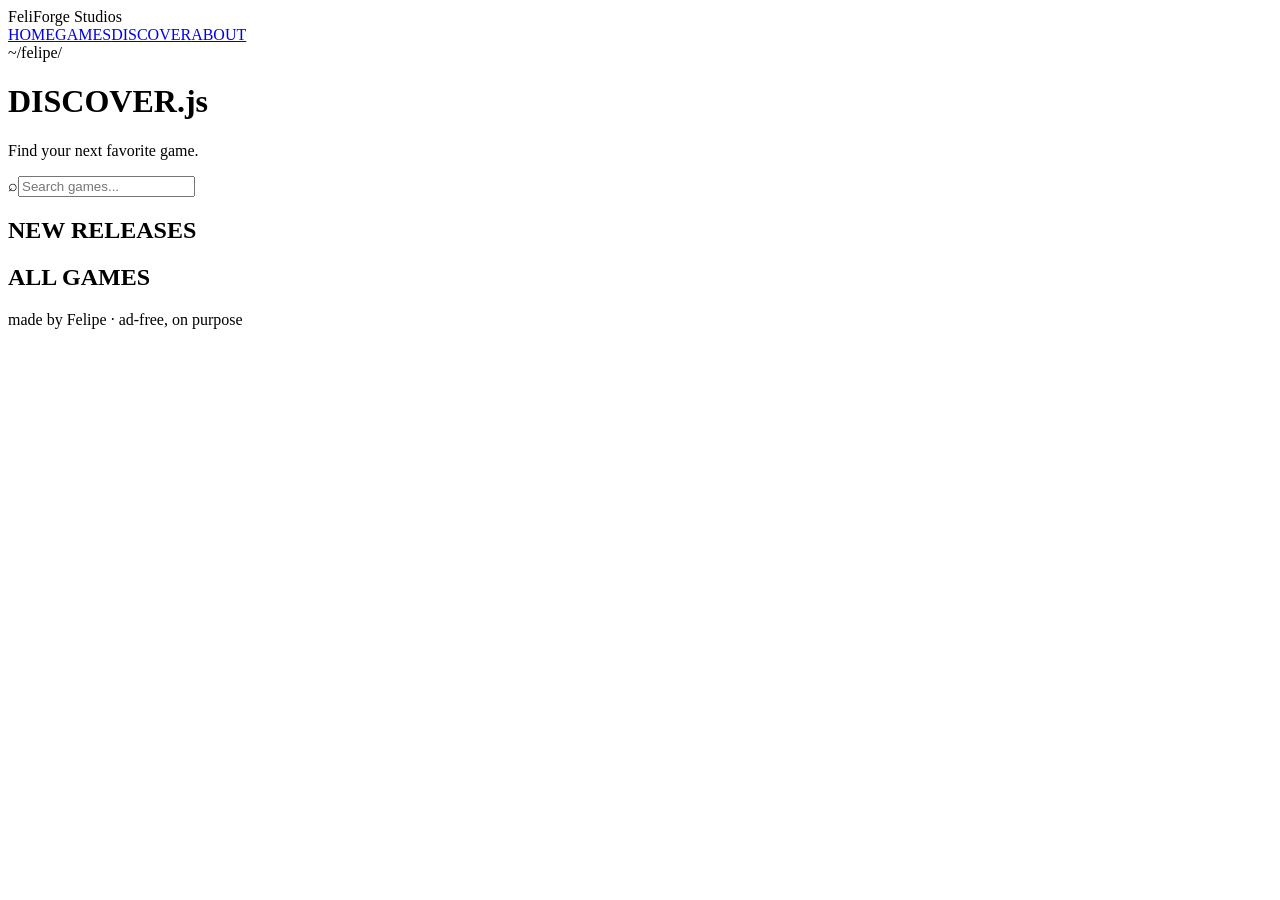
==== discover.html @ 3027bd1b "Update branding to FeliForge Studios" ====
<!DOCTYPE html>
<html lang="en">
<head>
  <meta charset="UTF-8"><meta name="viewport" content="width=device-width,initial-scale=1">
  <title>Discover — Felipe.dev</title>
  <meta name="description" content="Discover free browser games from FeliForge Studios. Find action, arcade, sports and casual games to play online.">
  <meta name="keywords" content="free browser games, indie games, arcade games, FeliForge Studios">
  <meta property="og:title" content="Discover — Felipe.dev"><meta property="og:description" content="Find your next favorite free browser game."><meta property="og:type" content="website">
  <link rel="icon" href="favicon.svg"><link rel="stylesheet" href="styles.css">
  <!-- INSERT ANALYTICS CODE HERE -->
</head>
<body><div class="noise"></div>
<nav class="tabbar"><div class="brand"><span class="dot"></span> FeliForge Studios</div><div class="tabs"><a class="tab" href="index.html">HOME</a><a class="tab" href="free-browser-games.html">GAMES</a><a class="tab active" href="discover.html">DISCOVER</a><a class="tab" href="index.html#sobre-mi">ABOUT</a></div></nav>
<main class="wrap discover-section" id="discover">
  <div class="section-head"><span class="path">~/felipe/</span><h1>DISCOVER<span class="ext">.js</span></h1></div>
  <p class="discover-subtitle" id="discoverSubtitle">Find your next favorite game.</p>
  <div id="discoverFeatured"></div>
  <div class="discover-toolbar"><div class="game-search-wrap"><span>⌕</span><input id="gameSearch" type="search" placeholder="Search games..." autocomplete="off"></div><div class="discover-filters" id="discoverFilters"></div></div>
  <div class="discover-block"><div class="discover-block-head"><h2 id="newReleasesTitle">NEW RELEASES</h2></div><div class="game-grid" id="newReleasesGames"></div></div>
  <div class="discover-block"><div class="discover-block-head"><h2 id="allGamesTitle">ALL GAMES</h2></div><div class="game-grid" id="discoverGames"></div></div>
</main>
<footer>made by Felipe · ad-free, on purpose</footer>
<script src="games-config.js"></script><script src="discover.js"></script>
</body></html>
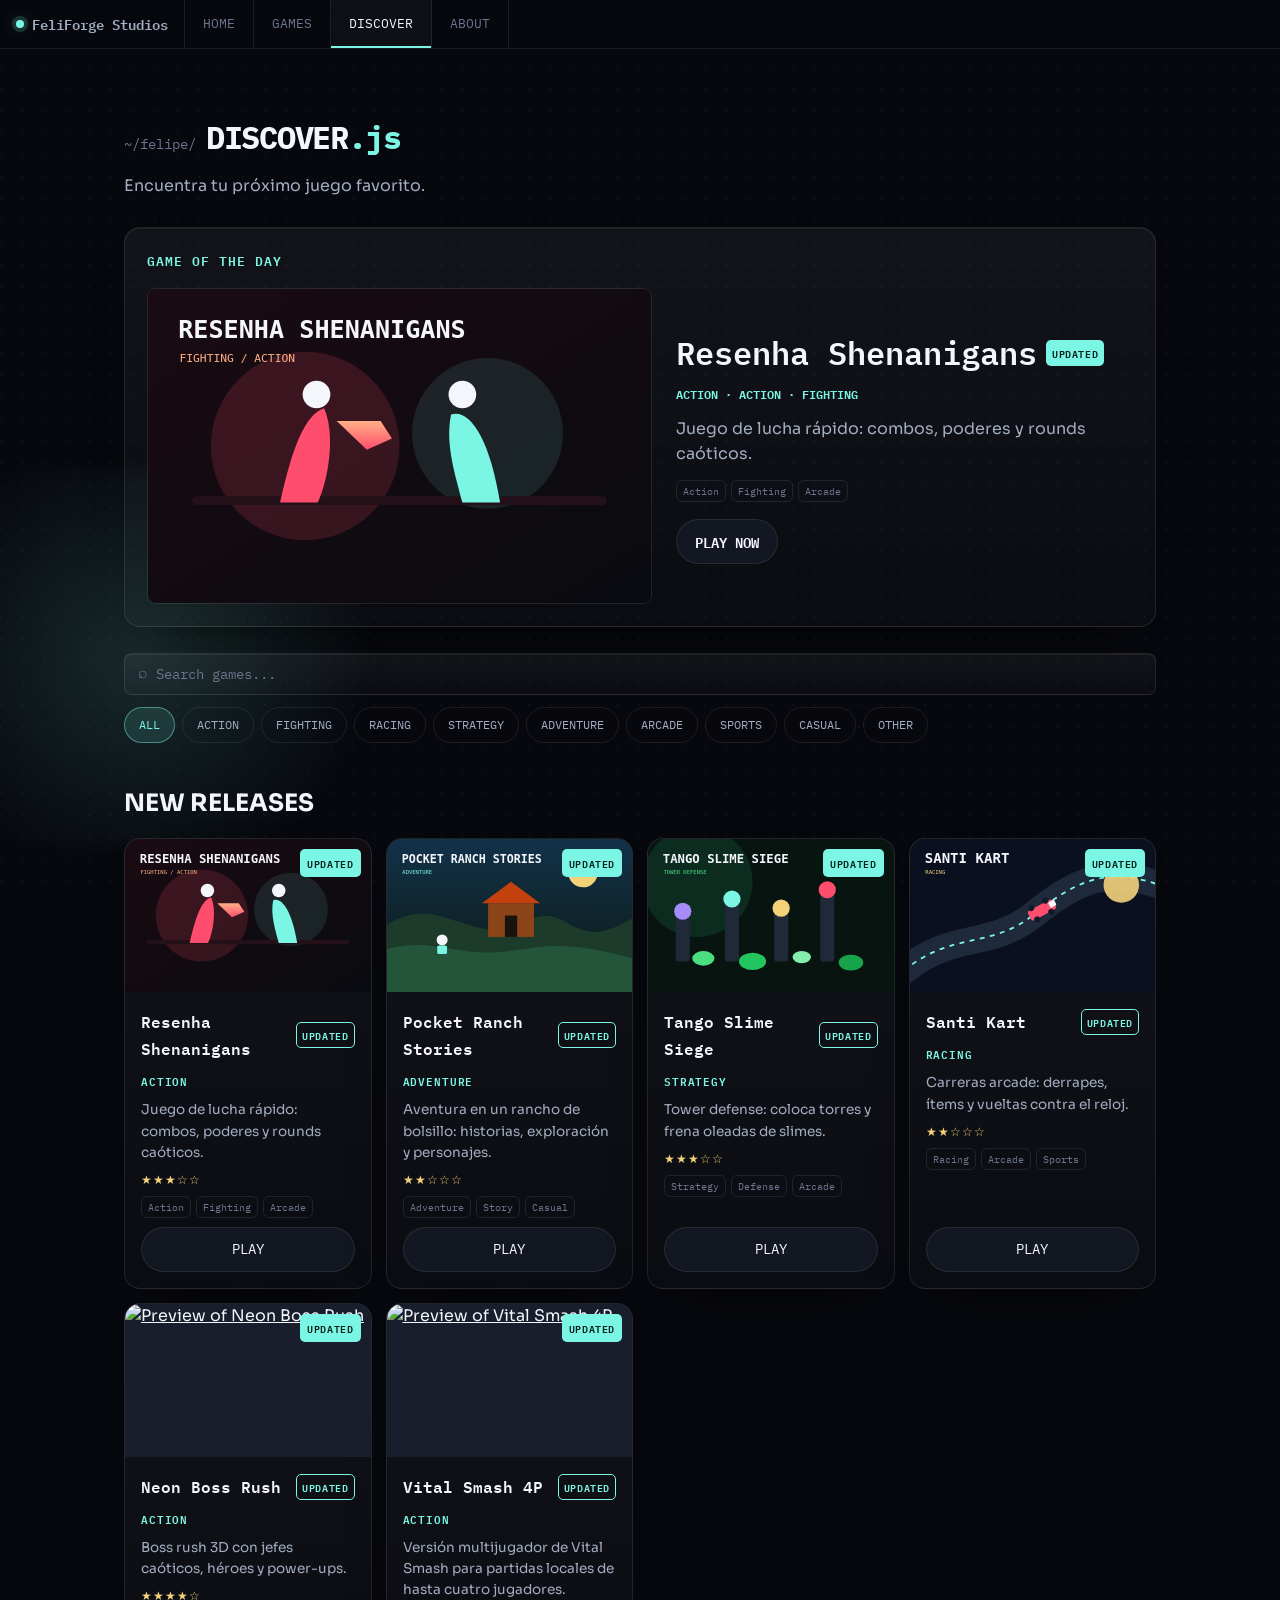
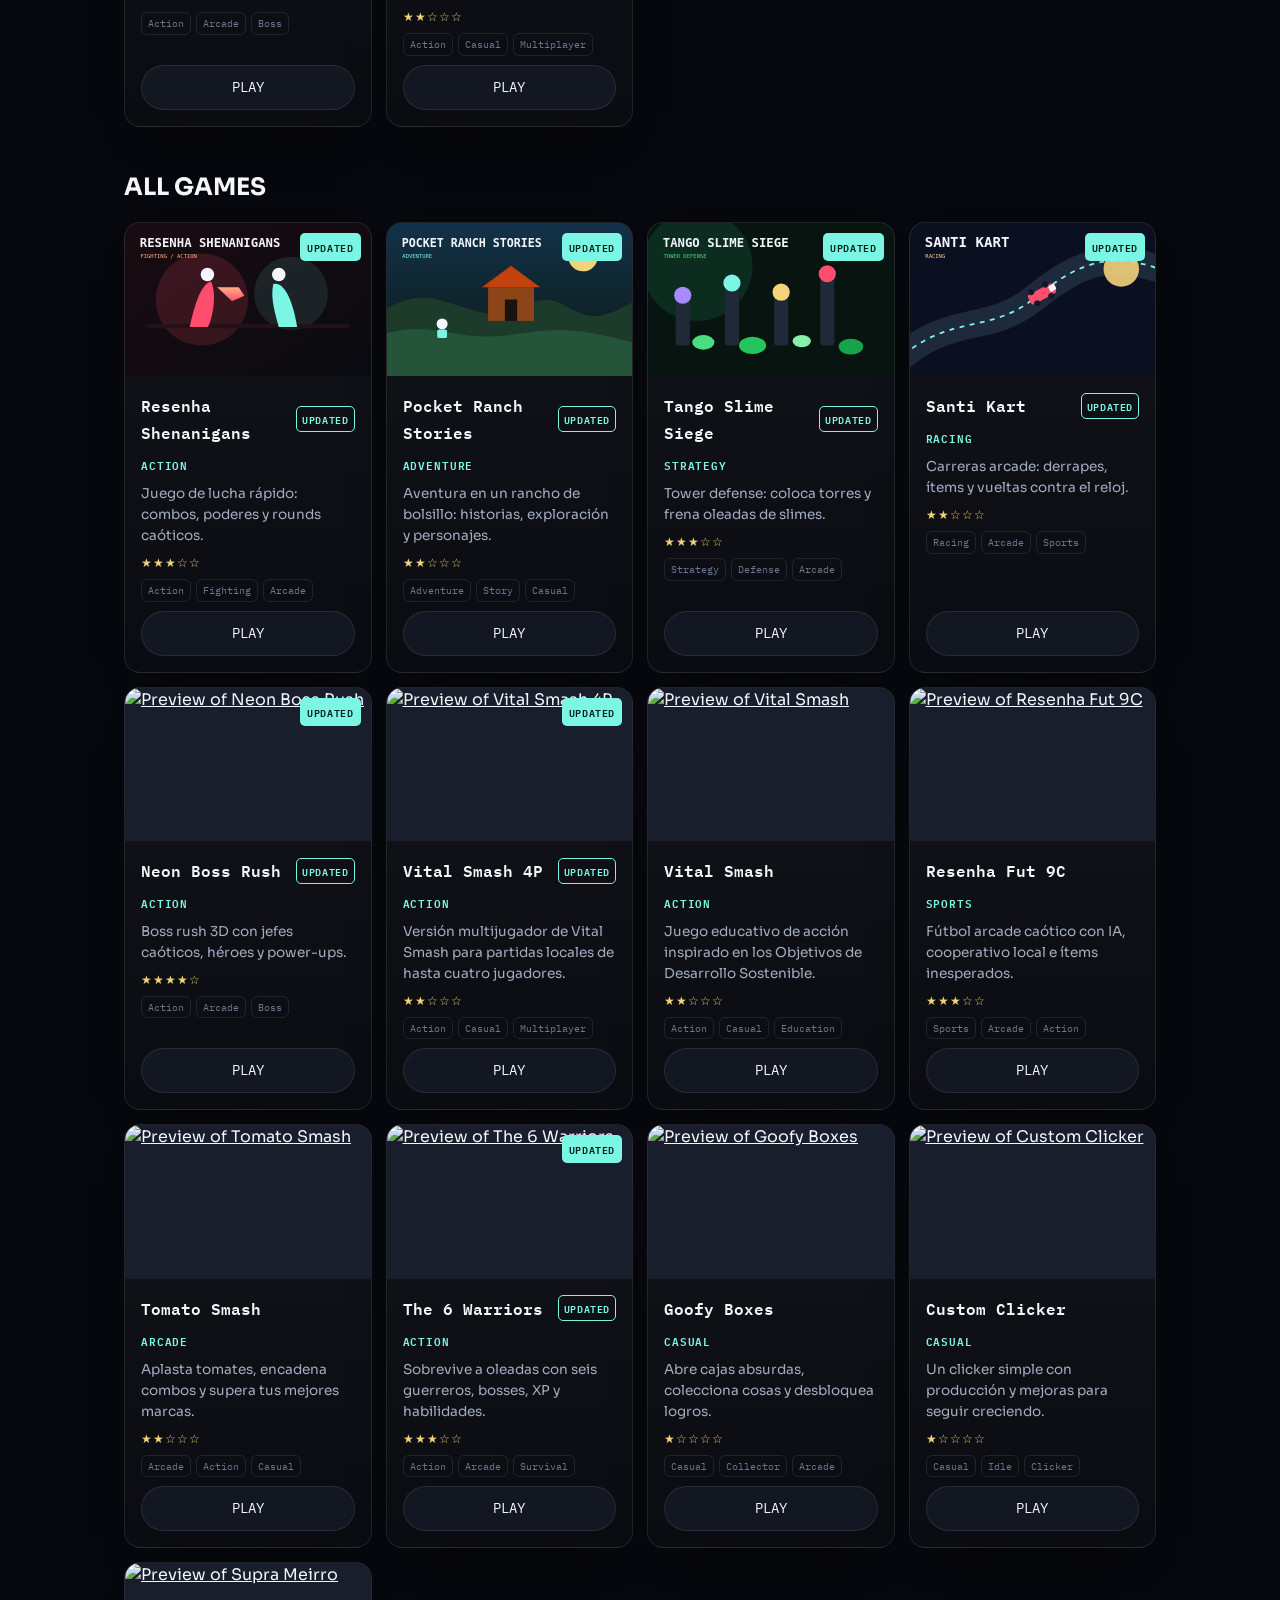
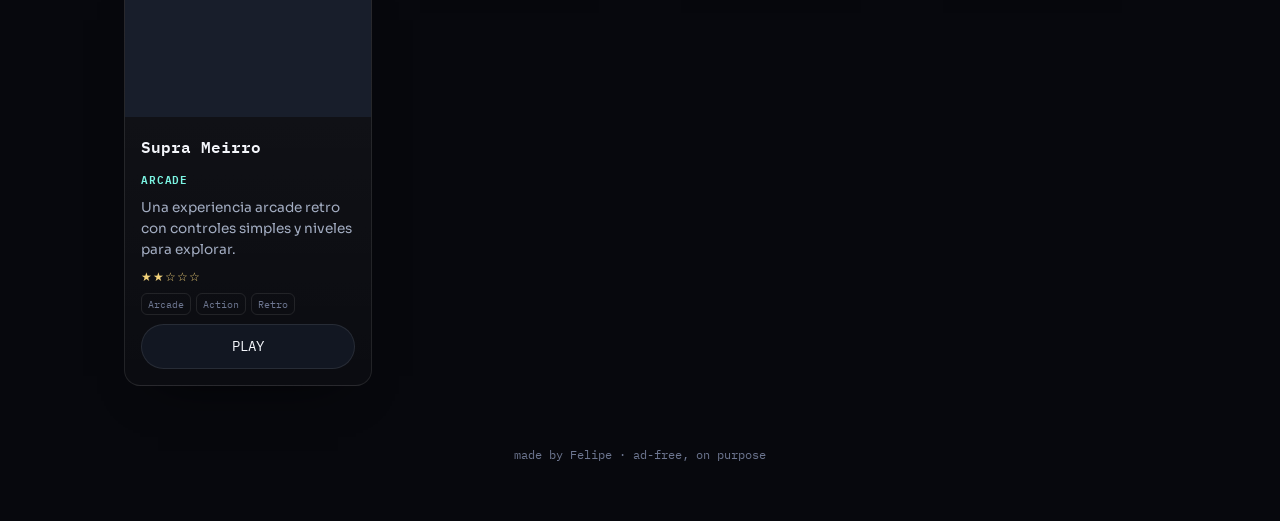
==== commit 7a7618f5: "Add four games and refresh the portfolio look. Publish Resenha Shenanigans, Pocket Ranch Stories, Ta" ====
--- a/discover.html
+++ b/discover.html
@@ -2,14 +2,14 @@
 <html lang="en">
 <head>
   <meta charset="UTF-8"><meta name="viewport" content="width=device-width,initial-scale=1">
-  <title>Discover — Felipe.dev</title>
+  <title>Discover — FeliForge Studios</title>
   <meta name="description" content="Discover free browser games from FeliForge Studios. Find action, arcade, sports and casual games to play online.">
   <meta name="keywords" content="free browser games, indie games, arcade games, FeliForge Studios">
-  <meta property="og:title" content="Discover — Felipe.dev"><meta property="og:description" content="Find your next favorite free browser game."><meta property="og:type" content="website">
+  <meta property="og:title" content="Discover — FeliForge Studios"><meta property="og:description" content="Find your next favorite free browser game."><meta property="og:type" content="website">
   <link rel="icon" href="favicon.svg"><link rel="stylesheet" href="styles.css">
   <!-- INSERT ANALYTICS CODE HERE -->
 </head>
-<body><div class="noise"></div>
+<body><div class="noise"></div><div class="aurora" aria-hidden="true"></div>
 <nav class="tabbar"><div class="brand"><span class="dot"></span> FeliForge Studios</div><div class="tabs"><a class="tab" href="index.html">HOME</a><a class="tab" href="free-browser-games.html">GAMES</a><a class="tab active" href="discover.html">DISCOVER</a><a class="tab" href="index.html#sobre-mi">ABOUT</a></div></nav>
 <main class="wrap discover-section" id="discover">
   <div class="section-head"><span class="path">~/felipe/</span><h1>DISCOVER<span class="ext">.js</span></h1></div>
--- a/styles.css
+++ b/styles.css
@@ -0,0 +1,41 @@
+@import url("https://fonts.googleapis.com/css2?family=IBM+Plex+Mono:wght@400;500;600;700&family=Sora:wght@400;500;600;700&display=swap");
+:root {
+  --bg:#07080d;--bg-soft:#0b0e15;--surface:#121722;--surface-2:#181e2b;--fg:#f4f6fb;--muted:#a3adc2;--faint:#6d7690;--accent:#7cf6e4;--accent-2:#a78bfa;--accent-fg:#06221e;--border:rgba(255,255,255,.09);--kw:#7cf6e4;--str:#ffb086;--fn:#f3d27a;--radius:16px;--sans:"Sora","Outfit",system-ui,sans-serif;--mono:"IBM Plex Mono",ui-monospace,monospace;--glow:rgba(124,246,228,.35);
+}
+*{box-sizing:border-box;margin:0;padding:0}html{scroll-behavior:smooth}body{background:var(--bg);color:var(--fg);font-family:var(--sans);line-height:1.55;-webkit-font-smoothing:antialiased}::selection{background:var(--accent);color:var(--accent-fg)}:focus-visible{outline:2px solid var(--accent);outline-offset:3px}a{color:inherit}button,[role=button]{cursor:pointer;font:inherit}.noise{position:fixed;inset:0;pointer-events:none;z-index:0;opacity:.035;background-image:radial-gradient(circle at 1px 1px,#fff 1px,transparent 0);background-size:22px 22px}.tabbar{position:sticky;top:0;z-index:50;display:flex;align-items:stretch;background:color-mix(in srgb,var(--bg-soft) 95%,transparent);backdrop-filter:blur(12px);border-bottom:1px solid var(--border)}.brand{display:flex;align-items:center;gap:8px;padding:0 16px;font-family:var(--mono);font-weight:600;font-size:.85rem;color:var(--muted);border-right:1px solid var(--border);white-space:nowrap}.brand .dot{width:8px;height:8px;border-radius:50%;background:var(--accent)}.tabs{display:flex;min-width:0;flex:1;overflow-x:auto;scrollbar-width:none}.tabs::-webkit-scrollbar{display:none}.tab{font-family:var(--mono);font-size:.8rem;color:var(--faint);background:transparent;border:none;border-right:1px solid var(--border);padding:14px 18px;white-space:nowrap;display:flex;align-items:center;gap:8px;text-decoration:none;transition:color .15s ease,background .15s ease}.tab:hover{color:var(--fg);background:var(--surface)}.tab.active{color:var(--fg);background:var(--surface);box-shadow:inset 0 -2px 0 var(--accent)}.ext-html{color:var(--str)}.ext-js{color:var(--fn)}.ext-md,.ext-css{color:var(--kw)}.langs{display:flex;align-items:center;gap:2px;padding:0 8px;border-left:1px solid var(--border)}.langs button{height:32px;min-width:32px;border:none;border-radius:6px;background:transparent;color:var(--faint);font-family:var(--mono);font-size:.75rem}.langs button.active{background:var(--surface-2);color:var(--fg)}.wrap{position:relative;z-index:1;max-width:980px;margin:0 auto;padding:64px 24px 40px}section.wrap{padding:70px 24px;scroll-margin-top:72px}.editor{background:var(--surface);border:1px solid var(--border);border-radius:var(--radius);overflow:hidden;box-shadow:0 30px 80px -30px rgba(0,0,0,.65)}.titlebar{display:flex;align-items:center;gap:8px;padding:10px 14px;background:var(--surface-2);border-bottom:1px solid var(--border)}.tl{width:10px;height:10px;border-radius:50%}.tl:nth-child(1){background:#ff5f56}.tl:nth-child(2){background:#ffbd2e}.tl:nth-child(3){background:#27c93f}.filename{margin-left:10px;font-family:var(--mono);font-size:.75rem;color:var(--faint)}.editor-body{display:grid;grid-template-columns:44px 1fr;font-family:var(--mono);font-size:.95rem;padding:26px 0}.line-numbers{color:var(--faint);text-align:right;padding-right:14px;user-select:none;font-size:.85rem;line-height:1.9}.code{padding-right:20px;line-height:1.9}.cm{color:var(--faint)}.kw{color:var(--kw)}.str{color:var(--str)}.fn{color:var(--fn)}.prop{color:var(--muted)}h1.name{margin-top:26px;font-size:clamp(2rem,4vw,3rem);font-weight:600;letter-spacing:-.03em;line-height:1.1}.typed{border-right:2px solid var(--accent)}.typed.done{border-right-color:transparent}.tagline{margin-top:20px;font-size:1.05rem;color:var(--muted);max-width:62ch;text-wrap:pretty}.tagline strong{color:var(--fg);font-weight:600}.ctas{margin-top:26px;display:flex;gap:12px;flex-wrap:wrap}.btn{font-family:var(--mono);font-size:.85rem;padding:11px 18px;border-radius:8px;border:1px solid var(--border);background:var(--surface);color:var(--fg);text-decoration:none;display:inline-flex;align-items:center;gap:8px;transition:transform .15s ease,border-color .15s ease,background .15s ease}.btn:hover{transform:translateY(-1px);border-color:var(--accent)}.btn.primary{background:var(--accent);color:var(--accent-fg);border-color:var(--accent);font-weight:600}.section-head{display:flex;align-items:baseline;gap:10px;margin-bottom:28px;font-family:var(--mono)}.section-head .path{color:var(--faint);font-size:.85rem}.section-head h2{font-size:1.55rem;font-weight:600}.section-head .ext{color:var(--accent)}.filters{display:flex;flex-wrap:wrap;gap:8px;margin-bottom:22px}.chip{height:36px;padding:0 14px;border-radius:999px;border:1px solid var(--border);background:transparent;color:var(--muted);font-family:var(--mono);font-size:.75rem}.chip.active{border-color:var(--accent);background:var(--surface);color:var(--fg)}.sites-grid{display:grid;grid-template-columns:repeat(auto-fit,minmax(280px,1fr));gap:12px}.site-link{display:flex;gap:14px;background:var(--surface);border:1px solid var(--border);border-radius:12px;padding:16px;text-decoration:none;transition:border-color .15s ease,transform .15s ease}.site-link:hover{border-color:var(--accent);transform:translateY(-2px)}.sl-index{font-family:var(--mono);font-size:.7rem;color:var(--accent);border:1px solid var(--border);border-radius:6px;width:28px;height:28px;flex-shrink:0;display:flex;align-items:center;justify-content:center}.sl-name{font-family:var(--mono);font-weight:600;font-size:.9rem}.sl-blurb{margin-top:6px;color:var(--muted);font-size:.85rem}.sl-meta{margin-top:10px;display:flex;flex-wrap:wrap;gap:6px;align-items:center}.tag{font-family:var(--mono);font-size:.65rem;color:var(--faint);border:1px solid var(--border);border-radius:6px;padding:2px 6px}.sl-host{margin-left:auto;font-family:var(--mono);font-size:.7rem;color:var(--faint)}.sl-arrow{color:var(--accent);font-family:var(--mono);margin-left:4px}.about-grid{display:grid;grid-template-columns:1.1fr .9fr;gap:40px}.about-grid p{color:var(--muted);margin-bottom:16px;text-wrap:pretty}.console-quote{background:var(--surface);border:1px solid var(--border);border-left:3px solid var(--fn);border-radius:12px;padding:20px;font-family:var(--mono);font-size:.85rem;color:var(--muted)}.console-quote .lead{color:var(--accent)}.console-quote .q{margin-top:14px;color:var(--fg)}.imports{display:flex;flex-direction:column;gap:10px;font-family:var(--mono);font-size:.9rem}.imp{background:var(--surface);border:1px solid var(--border);border-radius:8px;padding:14px 18px;display:flex;align-items:center;gap:10px;flex-wrap:wrap;transition:border-color .15s ease,transform .15s ease}.imp:hover{border-color:var(--accent);transform:translateX(4px)}.imp .from{color:var(--faint)}.lvl{margin-left:auto;display:flex;gap:4px}.lvl span{width:14px;height:6px;border-radius:2px;background:var(--border)}.lvl span.on{background:var(--fn)}.roadmap{display:flex;flex-direction:column;border-left:2px solid var(--border);margin-left:6px}.rm-step{position:relative;padding:6px 0 34px 30px}.rm-step:last-child{padding-bottom:0}.rm-step::before{content:"";position:absolute;left:-7px;top:8px;width:12px;height:12px;border-radius:50%;background:var(--bg);border:2px solid var(--accent)}.rm-step.active::before{background:var(--accent)}.rm-step .stage{font-family:var(--mono);font-size:.7rem;color:var(--accent);letter-spacing:.08em;text-transform:uppercase}.rm-step h3{margin:6px 0 8px;font-size:1.15rem;font-weight:600}.rm-step p{color:var(--muted);max-width:56ch}.pix{max-width:420px;margin:0 auto;background:var(--surface);border:1px solid var(--border);border-radius:12px;padding:24px;text-align:center}.pix h3{font-family:var(--mono);font-size:1rem}.pix .hint{margin-top:8px;color:var(--muted);font-size:.9rem}.pix-amounts{display:grid;grid-template-columns:repeat(4,1fr);gap:8px;margin:20px 0}.pix-amount{height:44px;border:1px solid var(--border);border-radius:8px;background:var(--surface-2);color:var(--fg);font-family:var(--mono);font-weight:600}.pix-amount.active{background:var(--accent);color:var(--accent-fg);border-color:var(--accent)}#pixImage{width:220px;max-width:100%;border-radius:10px;border:1px solid var(--border)}footer{text-align:center;padding:20px 24px 56px;font-family:var(--mono);font-size:.75rem;color:var(--faint)}
+
+/* DISCOVER */
+.discover-subtitle{color:var(--muted);margin-top:-16px;margin-bottom:28px}.discover-toolbar{display:flex;gap:12px;align-items:center;flex-wrap:wrap;margin:26px 0}.game-search-wrap{display:flex;align-items:center;gap:8px;flex:1;min-width:240px;height:42px;padding:0 13px;background:var(--surface);border:1px solid var(--border);border-radius:8px;color:var(--faint)}.game-search-wrap input{width:100%;border:0;outline:0;background:transparent;color:var(--fg);font:14px var(--mono)}.game-search-wrap input::placeholder{color:var(--faint)}.discover-filters{display:flex;gap:7px;flex-wrap:wrap}.discover-block{margin-top:42px}.discover-block-head{display:flex;align-items:center;justify-content:space-between;gap:16px;margin-bottom:16px}.discover-block-head h3{font:600 1rem var(--mono);letter-spacing:.04em}.mini-link{font:12px var(--mono);color:var(--muted);text-decoration:none}.mini-link:hover{color:var(--accent)}.game-grid{display:grid;grid-template-columns:repeat(auto-fit,minmax(245px,1fr));gap:14px}.game-card{display:flex;flex-direction:column;overflow:hidden;background:var(--surface);border:1px solid var(--border);border-radius:12px;transition:transform .16s ease,border-color .16s ease,box-shadow .16s ease}.game-card:hover{transform:translateY(-3px);border-color:var(--accent);box-shadow:0 14px 34px rgba(0,0,0,.22)}.game-image-link{display:block}.game-image-container{position:relative;aspect-ratio:16/10;overflow:hidden;background:var(--surface-2)}.game-image{display:block;width:100%;height:100%;object-fit:cover}.game-updated-badge,.game-mini-updated,.badge-updated{font:600 10px var(--mono);letter-spacing:.06em}.game-updated-badge{position:absolute;top:10px;right:10px;padding:5px 7px;background:var(--accent);color:var(--accent-fg);border-radius:5px}.game-mini-updated{padding:3px 5px;border:1px solid var(--accent);color:var(--accent);border-radius:5px}.game-info{display:flex;flex-direction:column;gap:9px;padding:16px;flex:1}.game-card-title{display:flex;align-items:center;gap:8px;justify-content:space-between}.game-name{font:600 1rem var(--mono)}.game-genre{font:600 .68rem var(--mono);color:var(--accent);text-transform:uppercase;letter-spacing:.08em}.game-description{color:var(--muted);font-size:.85rem;min-height:2.7em}.game-meta{display:flex;justify-content:space-between;align-items:center}.difficulty-badge{font:12px var(--mono);letter-spacing:1px;color:var(--fn)}.game-tags{display:flex;gap:5px;flex-wrap:wrap}.game-play-btn{margin-top:auto;justify-content:center}.featured-game{background:var(--surface);border:1px solid var(--border);border-radius:14px;overflow:hidden}.featured-content{padding:22px}.featured-title{font:600 .8rem var(--mono);color:var(--accent);letter-spacing:.08em;margin-bottom:16px}.featured-body{display:grid;grid-template-columns:1.05fr .95fr;gap:24px;align-items:center}.featured-image{width:100%;aspect-ratio:16/10;object-fit:cover;border-radius:9px;border:1px solid var(--border)}.featured-header{display:flex;align-items:center;gap:9px;flex-wrap:wrap}.featured-name{font:600 clamp(1.3rem,3vw,2rem) var(--mono)}.badge-updated{padding:4px 6px;background:var(--accent);color:var(--accent-fg);border-radius:5px}.featured-genre{color:var(--accent);font:600 .72rem var(--mono);margin-top:7px;text-transform:uppercase}.featured-description{color:var(--muted);margin:13px 0}.featured-tags{display:flex;gap:5px;flex-wrap:wrap;margin-bottom:17px}.btn-large{font-weight:600}.no-results{padding:34px;text-align:center;color:var(--muted);border:1px dashed var(--border);border-radius:10px;grid-column:1/-1}
+
+@media(max-width:720px){.about-grid{grid-template-columns:1fr}.editor-body{grid-template-columns:32px 1fr;font-size:.8rem}.pix-amounts{grid-template-columns:repeat(2,1fr)}.featured-body{grid-template-columns:1fr}.featured-content{padding:16px}.discover-block{margin-top:32px}.game-grid{grid-template-columns:1fr 1fr}.tab{padding:12px 13px;font-size:.72rem}.brand{padding:0 10px}.langs{padding:0 5px}}
+@media(max-width:470px){.game-grid{grid-template-columns:1fr}.game-search-wrap{min-width:100%}.discover-filters{width:100%}.discover-filters .chip{flex:1}.featured-name{font-size:1.25rem}}
+@media(prefers-reduced-motion:reduce){html{scroll-behavior:auto}*{transition:none!important;animation:none!important}.typed{border-right:none}}
+
+/* modern pass */
+body{background:
+  radial-gradient(980px 520px at -8% -12%, rgba(167,139,250,.22), transparent 58%),
+  radial-gradient(760px 460px at 108% -6%, rgba(124,246,228,.16), transparent 52%),
+  radial-gradient(640px 420px at 78% 112%, rgba(255,176,134,.09), transparent 48%),
+  var(--bg)}
+.aurora{position:fixed;left:-12%;bottom:6%;width:46vw;height:42vh;pointer-events:none;z-index:0;background:radial-gradient(circle, rgba(124,246,228,.14), transparent 68%);filter:blur(8px)}
+.wrap{max-width:1080px}
+.tabbar{background:rgba(7,9,14,.72);backdrop-filter:blur(18px) saturate(1.35);border-bottom:1px solid rgba(255,255,255,.08)}
+.brand .dot{box-shadow:0 0 0 4px rgba(124,246,228,.16), 0 0 18px var(--glow)}
+.tab.active{background:rgba(255,255,255,.03);box-shadow:inset 0 -2px 0 var(--accent)}
+.editor,.site-link,.imp,.console-quote,.pix,.game-card,.featured-game,.game-search-wrap{background:linear-gradient(180deg, rgba(255,255,255,.05), rgba(255,255,255,.02));box-shadow:inset 0 1px 0 rgba(255,255,255,.06), 0 24px 50px -34px rgba(0,0,0,.9)}
+.editor{border-radius:18px}
+.site-link,.game-card,.imp,.featured-game{border-radius:16px}
+.btn{border-radius:999px}
+.btn.primary{background:linear-gradient(180deg,#d9fff8,#5eead4);box-shadow:0 12px 28px -14px var(--glow)}
+.btn.primary:hover{border-color:transparent}
+h1.name{font-size:clamp(2.6rem,6vw,4.4rem);letter-spacing:-.05em}
+.section-head h2,.section-head h1{letter-spacing:-.04em}
+.chip{backdrop-filter:blur(8px)}
+.chip.active{background:rgba(124,246,228,.12);color:var(--accent);border-color:rgba(124,246,228,.45)}
+.site-link:hover,.game-card:hover{box-shadow:inset 0 1px 0 rgba(255,255,255,.08), 0 22px 40px -24px rgba(124,246,228,.4)}
+.lvl{gap:2px}
+.lvl span.star{width:auto;height:auto;background:none;color:rgba(255,255,255,.18);font-size:16px;line-height:1}
+.lvl span.star.on{background:none;color:#f5c451;text-shadow:0 0 10px rgba(245,196,81,.5)}
+.imp .str{font-weight:600}
+@media(max-width:470px){.discover-filters .chip{flex:0 1 auto}}
+
